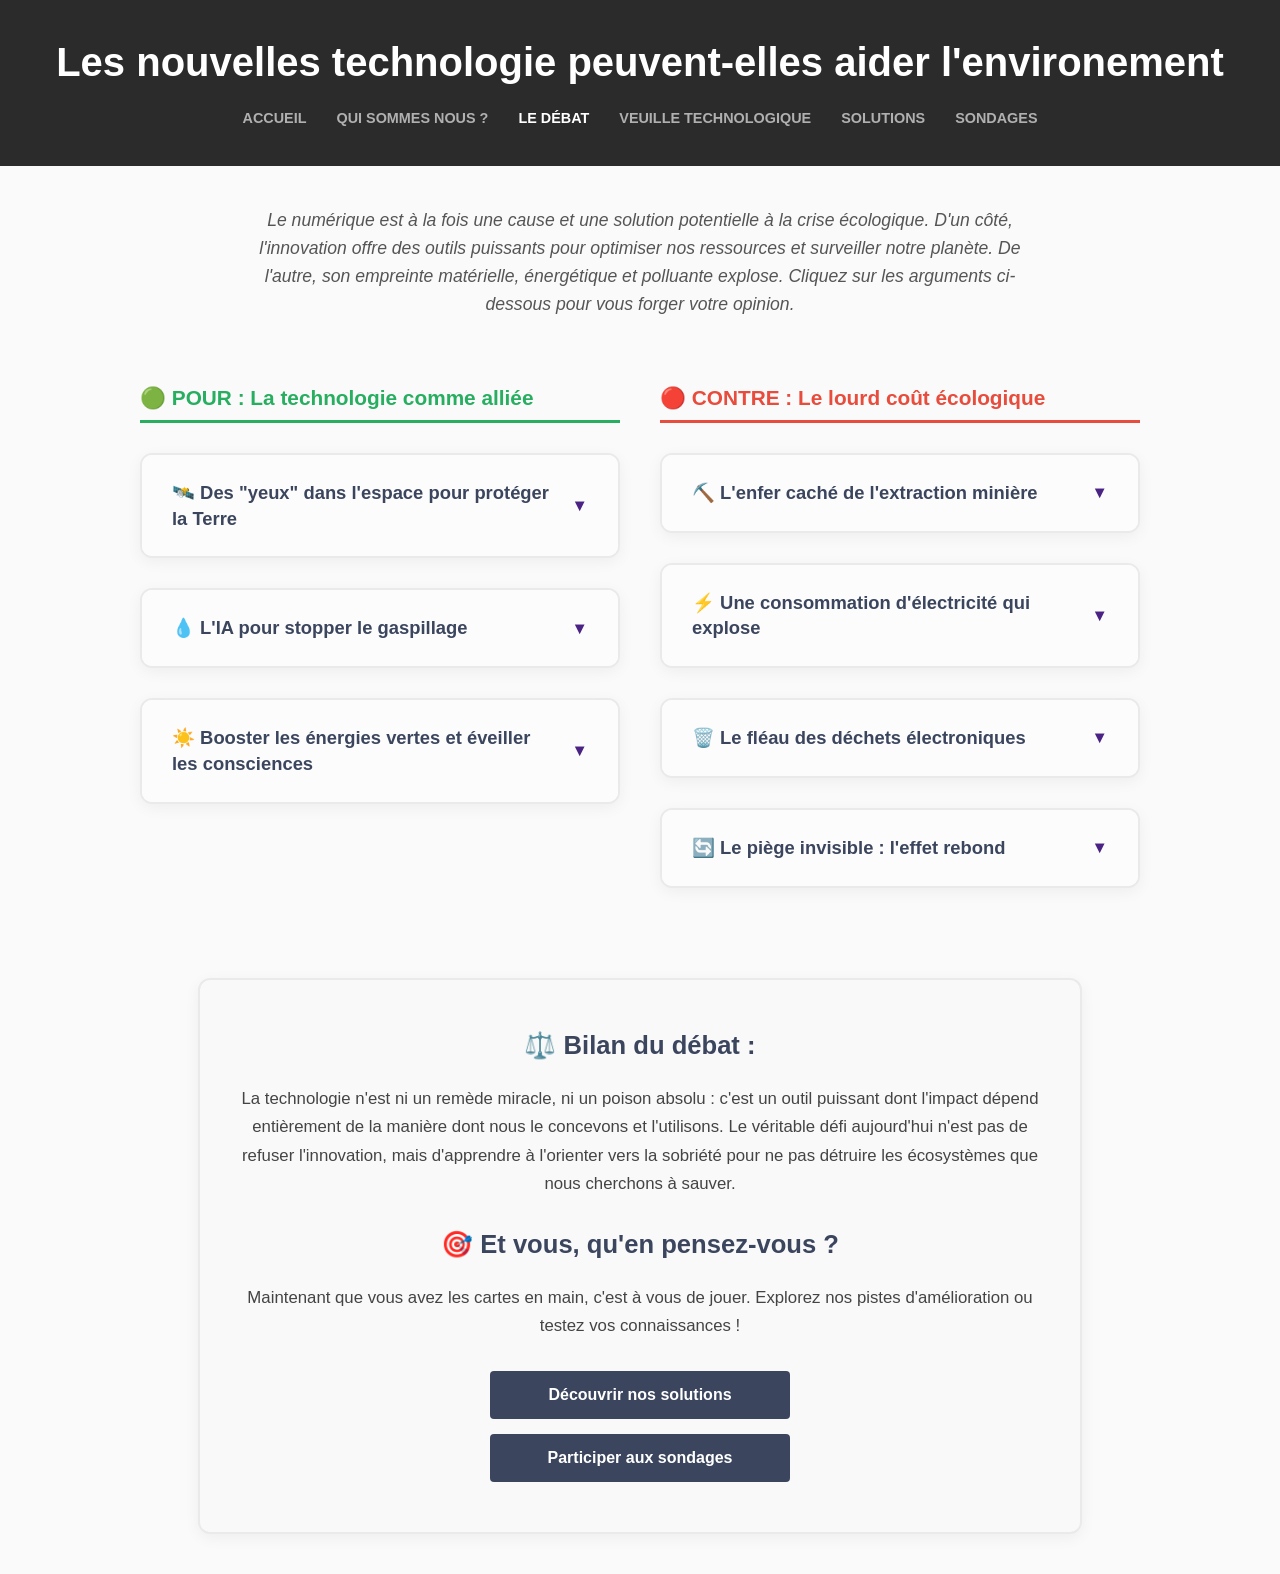
==== pages/debat.html @ b2e34381 "Add files via upload" ====
<!DOCTYPE html>
<html lang="fr">

<head>
    <meta charset="UTF-8">
    <meta name="viewport" content="width=device-width, initial-scale=1.0">
    <title>Le Débat - Les nouvelles technologies</title>

    <link rel="stylesheet" href="../style.css">
</head>

<body>

    <header>
        <h1>Les nouvelles technologie peuvent-elles aider l'environement</h1>
        <nav>
            <a href="../index.html">ACCUEIL</a>
            <a href="qui-sommes-nous.html">QUI SOMMES NOUS ?</a>
            <a href="debat.html" class="active">LE DÉBAT</a>
            <a href="veille.html">VEUILLE TECHNOLOGIQUE</a>
            <a href="solutions.html">SOLUTIONS</a>
            <a href="sondages.html">SONDAGES</a>
        </nav>
    </header>

    <div class="container">

        <p class="debat-intro">
            Le numérique est à la fois une cause et une solution potentielle à la crise écologique. D'un côté, l'innovation offre des outils puissants pour optimiser nos ressources et surveiller notre planète. De l'autre, son empreinte matérielle, énergétique et polluante explose. Cliquez sur les arguments ci-dessous pour vous forger votre opinion.
        </p>

        <section class="debat-grid">

            <div>
                <h2 class="title-pour">🟢 POUR : La technologie comme alliée</h2>

                <details class="argument-box">
                    <summary>🛰️ Des "yeux" dans l'espace pour protéger la Terre</summary>
                    <div class="argument-content">
                        <p>Aujourd'hui, nous utilisons des satellites et des drones pour surveiller la santé de notre planète en temps réel. Ces outils permettent de réagir très vite face aux urgences climatiques, comme la fonte des glaces ou la déforestation.</p>
                        <ul>
                            <li><strong>La preuve en chiffres :</strong> Grâce au programme européen COPERNICUS, qui fournit des données satellitaires gratuites, il est désormais possible de détecter des départs de feux de forêt en moins de <strong>30 minutes</strong>.</li>
                            <li><strong>Source officielle :</strong> Programme européen Copernicus</li>
                        </ul>
                    </div>
                </details>

                <details class="argument-box">
                    <summary>💧 L'IA pour stopper le gaspillage</summary>
                    <div class="argument-content">
                        <p>Nous consommons souvent trop de ressources simplement parce que nous les gérons mal. L'Intelligence Artificielle (IA) et les objets connectés permettent de calculer exactement ce dont nous avons besoin, ni plus, ni moins. C'est ce qu'on appelle l'optimisation.</p>
                        <ul>
                            <li><strong>La preuve en chiffres :</strong> Dans le domaine de l'agriculture (l'agriculture de précision), ces technologies permettent de réduire la consommation d'eau de <strong>20 %</strong> et l'usage de pesticides de <strong>15 %</strong>.</li>
                            <li><strong>Source officielle :</strong> Commission Européenne</li>
                        </ul>
                    </div>
                </details>

                <details class="argument-box">
                    <summary>☀️ Booster les énergies vertes et éveiller les consciences</summary>
                    <div class="argument-content">
                        <p>Enfin, la technologie aide directement la transition énergétique. Des algorithmes complexes sont utilisés tous les jours pour améliorer le rendement des panneaux solaires et des éoliennes en fonction de la météo.</p>
                        <p>De plus, le numérique est un outil d'éducation massif. Les applications mobiles, les simulations et même la réalité virtuelle (VR) permettent de sensibiliser le grand public de manière immersive.</p>
                    </div>
                </details>

            </div>

            <div>
                <h2 class="title-contre">🔴 CONTRE : Le lourd coût écologique</h2>

                <details class="argument-box">
                    <summary>⛏️ L'enfer caché de l'extraction minière</summary>
                    <div class="argument-content">
                        <p>Pour fabriquer nos smartphones, ordinateurs et même les panneaux solaires, nous avons un besoin vital de métaux rares. Mais aller chercher ces métaux dans le sol détruit des écosystèmes entiers et demande des quantités d'eau astronomiques, privant ainsi les habitants de cette ressource vitale.</p>
                        <ul>
                            <li><strong>La preuve en chiffres :</strong> Pour extraire une seule tonne de lithium (indispensable pour nos batteries), il faut pomper <strong>2 millions de litres d'eau</strong>.</li>
                            <li><strong>Source officielle :</strong> L'ONU (Organisation des Nations Unies)</li>
                        </ul>
                    </div>
                </details>

                <details class="argument-box">
                    <summary>⚡ Une consommation d'électricité qui explose</summary>
                    <div class="argument-content">
                        <p>Le numérique ne dort jamais. Chaque vidéo regardée, chaque email envoyé ou chaque intelligence artificielle utilisée fait appel à des "Data Centers" (des centres de données). Ce sont d'immenses usines remplies d'ordinateurs qui tournent jour et nuit, consommant énormément d'électricité qui provient encore très souvent d'énergies fossiles.</p>
                        <ul>
                            <li><strong>La preuve en chiffres :</strong> Le secteur du numérique est tellement gourmand qu'il consomme à lui seul <strong>10 % de l'électricité mondiale</strong>.</li>
                            <li><strong>Source officielle :</strong> L'ADEME (Agence de la transition écologique)</li>
                        </ul>
                    </div>
                </details>

                <details class="argument-box">
                    <summary>🗑️ Le fléau des déchets électroniques</summary>
                    <div class="argument-content">
                        <p>Nos appareils sont conçus pour être remplacés rapidement (c'est l'obsolescence programmée ou technologique). Quand nos téléphones ou ordinateurs finissent à la poubelle, ils créent des montagnes de déchets toxiques, extrêmement complexes et chers à démanteler.</p>
                        <ul>
                            <li><strong>La preuve en chiffres :</strong> Aujourd'hui, seulement <strong>20 % des déchets électroniques</strong> mondiaux sont correctement recyclés. Les 80 % restants finissent entassés dans d'immenses décharges, polluant les sols et les rivières.</li>
                            <li><strong>Source officielle :</strong> L'ONU (Organisation des Nations Unies)</li>
                        </ul>
                    </div>
                </details>

                <details class="argument-box">
                    <summary>🔄 Le piège invisible : l'effet rebond</summary>
                    <div class="argument-content">
                        <p>C'est l'un des plus grands problèmes : plus une technologie devient efficace et économe en énergie, plus elle devient accessible. Résultat ? Les gens l'utilisent beaucoup plus.</p>
                        <p>Même si un appareil consomme moins qu'avant, le fait qu'on en produise et qu'on en utilise des milliards fait que, au final, la consommation totale et la pollution augmentent. C'est ce qu'on appelle la « surexploitation ».</p>
                    </div>
                </details>

            </div>

        </section>
        
        <section class="bilan-colonne">
            <h2>⚖️ Bilan du débat :</h2>
            <p>La technologie n'est ni un remède miracle, ni un poison absolu : c'est un outil puissant dont l'impact dépend entièrement de la manière dont nous le concevons et l'utilisons. Le véritable défi aujourd'hui n'est pas de refuser l'innovation, mais d'apprendre à l'orienter vers la sobriété pour ne pas détruire les écosystèmes que nous cherchons à sauver.</p>

            <h2>🎯 Et vous, qu'en pensez-vous ?</h2>
            <p>Maintenant que vous avez les cartes en main, c'est à vous de jouer. Explorez nos pistes d'amélioration ou testez vos connaissances !</p>

            <div class="bilan-buttons">
                <a href="solutions.html" class="btn">Découvrir nos solutions</a>
                <a href="sondages.html" class="btn">Participer aux sondages</a>
            </div>
        </section>

    </div>

</body>

</html>
---- style.css ----
/* =========================================
   1. STYLES GLOBAUX
========================================= */
body {
    font-family: 'Segoe UI', Tahoma, Geneva, Verdana, sans-serif;
    margin: 0;
    padding: 0;
    color: #333;
    background-color: #fafafa;
}

.container {
    max-width: 1000px;
    margin: 0 auto;
    padding: 40px 20px;
}

/* =========================================
   2. EN-TÊTE (HEADER & NAVIGATION)
========================================= */
header {
    background-color: #2b2b2b;
    color: white;
    padding: 40px 20px;
    text-align: center;
}

header h1 {
    font-size: 2.5em;
    margin: 0 0 25px 0;
    font-weight: bold;
}

nav {
    display: flex;
    justify-content: center;
    flex-wrap: wrap;
    gap: 30px;
}

nav a {
    color: #b0b0b0;
    text-decoration: none;
    font-size: 0.9em;
    text-transform: uppercase;
    font-weight: bold;
    transition: color 0.3s;
}

nav a:hover, nav a.active {
    color: #ffffff;
}

/* =========================================
   3. BOUTONS GLOBAUX
========================================= */
.footer-buttons {
    display: flex;
    justify-content: center;
    flex-wrap: wrap;
    gap: 15px;
    margin-top: 40px;
}

.btn {
    background-color: #3b465e;
    color: #ffffff;
    text-decoration: none;
    padding: 12px 25px;
    border-radius: 4px;
    font-size: 0.9em;
    font-weight: bold;
    transition: background 0.3s;
    text-align: center;
    cursor: pointer;
    border: none;
}

.btn:hover {
    background-color: #2c3547;
}

/* =========================================
   4. PAGE D'ACCUEIL (index.html)
========================================= */
.hero-columns {
    display: flex;
    flex-wrap: wrap;
    gap: 40px;
    margin-bottom: 60px;
}

.col {
    flex: 1;
    min-width: 300px;
    display: flex;
    flex-direction: column;
}

.col h2 {
    color: #4a2384; 
    text-align: center;
    font-size: 1.3em;
    margin-bottom: 20px;
}

.col p {
    font-size: 0.85em;
    line-height: 1.6;
    margin-bottom: 15px;
    color: #555;
}

.col img {
    width: 100%;
    height: auto;
    margin-bottom: 20px;
    border-radius: 2px;
}

.debate-crucial {
    margin-bottom: 60px;
}

.debate-crucial > h2 {
    color: #4a2384;
    text-align: center;
    font-size: 1.4em;
    margin-bottom: 40px;
}

.debate-crucial h3 {
    color: #2b2b2b;
    font-size: 1em;
    margin-top: 25px;
    margin-bottom: 10px;
}

.debate-crucial p, .debate-crucial li {
    font-size: 0.9em;
    line-height: 1.6;
    color: #444;
}

.debate-crucial ul {
    padding-left: 20px;
}

.debate-crucial li {
    margin-bottom: 15px;
}

.video-section {
    text-align: center;
    margin-bottom: 50px;
    background-color: #f2f2f2;
    padding: 40px 20px;
    border-radius: 8px;
}

.video-section iframe {
    max-width: 100%;
    border-radius: 4px;
    box-shadow: 0 4px 10px rgba(0,0,0,0.1);
}

/* =========================================
   5. PAGE "QUI SOMMES NOUS"
========================================= */
.team-intro {
    text-align: center;
    padding: 60px 20px;
    background-color: #ffffff;
}

.team-intro h2 {
    color: #3b465e;
    font-size: 2em;
    margin-bottom: 10px;
}

.team-intro > p {
    color: #777;
    font-size: 0.9em;
    max-width: 800px;
    margin: 0 auto 40px auto;
}

.profile-pic {
    width: 200px;
    height: 200px;
    border-radius: 50%;
    object-fit: cover;
    margin-bottom: 20px;
    box-shadow: 0 4px 10px rgba(0,0,0,0.1);
}

.team-intro h3 {
    color: #3b465e;
    margin: 0 0 5px 0;
    font-size: 1.2em;
}

.team-intro .role {
    color: #888;
    font-size: 0.85em;
    margin: 0;
}

.about-split {
    display: flex;
    flex-wrap: wrap;
    background-color: #f4f5f7;
}

.about-image {
    flex: 1;
    min-width: 300px;
}

.about-image img {
    width: 100%;
    height: 100%;
    object-fit: cover;
    display: block;
}

.about-text {
    flex: 1;
    min-width: 300px;
    padding: 60px 8%;
    display: flex;
    flex-direction: column;
    justify-content: center;
}

.about-text h2 {
    color: #3b465e;
    font-size: 1.8em;
    margin-bottom: 20px;
}

.about-text p, .about-text li {
    color: #555;
    font-size: 0.9em;
    line-height: 1.7;
    margin-bottom: 15px;
}

.about-text ul {
    margin-bottom: 30px;
    padding-left: 20px;
}

.about-text .btn {
    align-self: flex-start;
    margin-top: 10px;
}

.text-section {
    padding: 60px 20px;
    background-color: #ffffff;
}

.text-section.bg-grey {
    background-color: #f9f9f9;
}

.text-container {
    max-width: 1000px;
    margin: 0 auto;
}

.text-container h2 {
    color: #3b465e;
    font-size: 1.8em;
    margin-bottom: 30px;
}

.text-container p, .text-container li {
    color: #444;
    font-size: 0.95em;
    line-height: 1.8;
    margin-bottom: 20px;
}

footer {
    background-color: #f4f5f7;
    padding: 40px 20px;
    display: flex;
    justify-content: center;
    gap: 80px;
    border-top: 1px solid #e0e0e0;
}

.footer-item {
    text-align: center;
    color: #3b465e;
}

.footer-icon {
    font-size: 1.5em;
    background-color: #3b465e;
    color: white;
    width: 40px;
    height: 40px;
    display: flex;
    align-items: center;
    justify-content: center;
    border-radius: 50%;
    margin: 0 auto 10px auto;
}

.footer-item p {
    margin: 5px 0;
    font-weight: bold;
    font-size: 0.9em;
}

.footer-item a {
    color: #555;
    text-decoration: none;
    font-size: 0.85em;
}

.footer-item a:hover {
    text-decoration: underline;
}

/* =========================================
   6. PAGE "LE DÉBAT"
========================================= */
.debat-intro {
    text-align: center;
    font-style: italic;
    color: #555;
    max-width: 800px;
    margin: 0 auto 50px auto;
    font-size: 1.1em;
    line-height: 1.6;
}

.debat-grid {
    display: grid;
    grid-template-columns: 1fr 1fr;
    gap: 40px; 
    margin-bottom: 60px;
}

@media (max-width: 768px) {
    .debat-grid {
        grid-template-columns: 1fr;
    }
}

.title-pour {
    color: #27ae60;
    font-size: 1.3em;
    border-bottom: 3px solid #27ae60;
    padding-bottom: 10px;
    margin-bottom: 30px;
}

.title-contre {
    color: #e74c3c;
    font-size: 1.3em;
    border-bottom: 3px solid #e74c3c;
    padding-bottom: 10px;
    margin-bottom: 30px;
}

details.argument-box {
    background-color: #ffffff;
    border: 2px solid #eaeaea; 
    border-radius: 12px; 
    margin-bottom: 30px; 
    overflow: hidden;
    box-shadow: 0 4px 15px rgba(0,0,0,0.05); 
    transition: all 0.3s ease;
}

details.argument-box:hover {
    box-shadow: 0 8px 25px rgba(0,0,0,0.08); 
    border-color: #d0d0d0;
}

details.argument-box summary {
    padding: 25px 30px; 
    cursor: pointer;
    font-weight: bold;
    color: #3b465e;
    background-color: #fcfcfc;
    list-style: none;
    display: flex;
    align-items: center;
    justify-content: space-between;
    font-size: 1.15em;
    line-height: 1.4;
}

details.argument-box summary::-webkit-details-marker {
    display: none; 
}

details.argument-box summary::after {
    content: "▼";
    font-size: 0.9em;
    color: #4a2384;
    transition: transform 0.3s ease;
    margin-left: 15px;
}

details[open].argument-box summary {
    border-bottom: 2px solid #eaeaea; 
}

details[open].argument-box summary::after {
    transform: rotate(180deg);
}

.argument-content {
    padding: 30px; 
    background-color: #ffffff;
}

.argument-content p {
    margin-top: 0;
    font-size: 1em;
    color: #555;
    line-height: 1.7;
    margin-bottom: 15px;
}

.argument-content ul {
    padding-left: 20px;
    margin-top: 15px;
    margin-bottom: 0;
}

.argument-content li {
    font-size: 0.9em;
    color: #555;
    margin-bottom: 10px;
    line-height: 1.6;
}

.bilan-colonne {
    background-color: #f9f9f9;
    border: 2px solid #eaeaea;
    border-radius: 12px;
    padding: 50px 40px;
    max-width: 800px; 
    margin: 0 auto;
    text-align: center;
    box-shadow: 0 4px 15px rgba(0,0,0,0.05);
}

.bilan-colonne h2 {
    color: #3b465e;
    margin-top: 0;
    margin-bottom: 25px;
    font-size: 1.6em;
}

.bilan-colonne p {
    font-size: 1.05em;
    color: #444;
    margin: 0 auto 30px auto;
    line-height: 1.7;
}

.bilan-buttons {
    display: flex;
    flex-direction: column;
    align-items: center;
    gap: 15px;
    margin-top: 30px;
}

.bilan-buttons .btn {
    min-width: 250px;
    padding: 15px 25px; 
    font-size: 1em;
}

/* =========================================
   7. PAGE "VEILLE TECHNOLOGIQUE"
========================================= */
.veille-intro {
    background-color: #3b465e;
    color: white;
    padding: 60px 20px;
    text-align: center;
    border-radius: 8px;
    margin-bottom: 50px;
}

.veille-intro h2 {
    font-size: 2.2em;
    margin-top: 0;
    margin-bottom: 20px;
}

.veille-intro p {
    font-size: 1.1em;
    max-width: 800px;
    margin: 0 auto;
    line-height: 1.6;
    color: #d1d8e0;
}

.methode-box {
    background-color: #ffffff;
    border-left: 6px solid #4a2384;
    padding: 30px 40px;
    box-shadow: 0 4px 10px rgba(0,0,0,0.05);
    border-radius: 0 8px 8px 0;
    margin-bottom: 60px;
}

.methode-box h3 {
    color: #3b465e;
    font-size: 1.5em;
    margin-top: 0;
}

.methode-box ul {
    color: #555;
    line-height: 1.8;
}

.methode-box li strong {
    color: #4a2384;
}

.sources-grid {
    display: grid;
    grid-template-columns: repeat(auto-fit, minmax(250px, 1fr));
    gap: 30px;
    margin-bottom: 60px;
}

.source-card {
    background-color: #ffffff;
    border: 1px solid #eaeaea;
    border-top: 5px solid #27ae60; 
    border-radius: 8px;
    padding: 25px;
    box-shadow: 0 4px 15px rgba(0,0,0,0.04);
    text-align: center;
    transition: transform 0.3s ease;
}

.source-card:hover {
    transform: translateY(-5px);
}

.source-card h4 {
    color: #3b465e;
    font-size: 1.2em;
    margin-top: 0;
    margin-bottom: 15px;
}

.source-card p {
    color: #666;
    font-size: 0.9em;
    line-height: 1.5;
    margin-bottom: 20px;
}

.source-card a {
    display: inline-block;
    color: #4a2384;
    font-weight: bold;
    text-decoration: none;
    font-size: 0.9em;
    border-bottom: 2px solid transparent;
    transition: border-color 0.3s;
}

.source-card a:hover {
    border-color: #4a2384;
}

.article-item {
    display: flex;
    flex-wrap: wrap;
    background-color: #ffffff;
    border-radius: 12px;
    overflow: hidden;
    box-shadow: 0 4px 15px rgba(0,0,0,0.05);
    margin-bottom: 40px;
    border: 1px solid #eaeaea;
}

.article-image {
    flex: 1;
    min-width: 250px;
    max-width: 350px;
}

.article-image img {
    width: 100%;
    height: 100%;
    object-fit: cover;
    display: block;
}

.article-content {
    flex: 2;
    padding: 30px 40px;
    display: flex;
    flex-direction: column;
    justify-content: center;
}

.article-tag {
    display: inline-block;
    background-color: #e8e2f2;
    color: #4a2384;
    padding: 5px 12px;
    border-radius: 20px;
    font-size: 0.8em;
    font-weight: bold;
    align-self: flex-start;
    margin-bottom: 15px;
}

.article-content h3 {
    margin-top: 0;
    color: #3b465e;
    font-size: 1.4em;
    margin-bottom: 15px;
}

.article-content p {
    color: #555;
    line-height: 1.7;
    margin-bottom: 0;
}

/* =========================================
   8. PAGE "SOLUTIONS"
========================================= */
.solutions-intro {
    text-align: center;
    margin-bottom: 50px;
}

.solutions-intro h2 {
    color: #27ae60;
    font-size: 2.2em;
    margin-bottom: 20px;
}

.solutions-intro p {
    color: #555;
    font-size: 1.1em;
    max-width: 800px;
    margin: 0 auto;
    line-height: 1.6;
}

.solutions-grid {
    display: grid;
    grid-template-columns: repeat(auto-fit, minmax(300px, 1fr));
    gap: 40px;
    margin-bottom: 60px;
}

.solution-card {
    background-color: #ffffff;
    border: 2px solid #eaeaea;
    border-radius: 12px;
    padding: 40px 30px;
    text-align: center;
    box-shadow: 0 4px 15px rgba(0,0,0,0.05);
    transition: transform 0.3s ease, border-color 0.3s ease;
}

.solution-card:hover {
    transform: translateY(-5px);
    border-color: #27ae60;
}

.solution-icon {
    font-size: 3em;
    margin-bottom: 20px;
}

.solution-card h3 {
    color: #3b465e;
    font-size: 1.4em;
    margin-bottom: 15px;
    margin-top: 0;
}

.solution-card p {
    color: #666;
    line-height: 1.6;
    font-size: 0.95em;
    margin-bottom: 20px;
}

.solution-card ul {
    text-align: left;
    color: #555;
    font-size: 0.9em;
    line-height: 1.6;
    padding-left: 20px;
}

.solution-card li {
    margin-bottom: 8px;
}

/* =========================================
   9. PAGE "SONDAGES" (QCM en onglets)
========================================= */
.sondages-intro {
    text-align: center;
    margin-bottom: 50px;
}

.sondages-intro h2 {
    color: #4a2384;
    font-size: 2.2em;
    margin-bottom: 20px;
}

.sondages-intro p {
    color: #555;
    font-size: 1.1em;
    max-width: 800px;
    margin: 0 auto;
    line-height: 1.6;
}

/* Design des onglets géants pour les QCM */
details.qcm-details {
    background-color: #ffffff;
    border: 2px solid #eaeaea;
    border-radius: 12px;
    margin-bottom: 40px;
    box-shadow: 0 4px 15px rgba(0,0,0,0.05);
    overflow: hidden;
    transition: all 0.3s ease;
}

details.qcm-details:hover {
    border-color: #d0d0d0;
}

details.qcm-details summary {
    padding: 30px 40px;
    font-size: 1.5em;
    font-weight: bold;
    color: #3b465e;
    background-color: #fcfcfc;
    cursor: pointer;
    list-style: none;
    display: flex;
    align-items: center;
    justify-content: space-between;
}

details.qcm-details summary::-webkit-details-marker {
    display: none; 
}

details.qcm-details summary::after {
    content: "▼";
    font-size: 0.7em;
    color: #4a2384;
    transition: transform 0.3s ease;
}

details[open].qcm-details summary {
    border-bottom: 2px solid #eaeaea;
}

details[open].qcm-details summary::after {
    transform: rotate(180deg);
}

.qcm-content {
    padding: 40px;
}

.qcm-desc {
    color: #777;
    font-size: 1.05em;
    margin-bottom: 40px;
    font-style: italic;
    border-left: 4px solid #4a2384;
    padding-left: 15px;
}

/* Questions et réponses */
.question-bloc {
    margin-bottom: 40px;
}

.question-text {
    font-weight: bold;
    color: #2b2b2b;
    font-size: 1.15em;
    margin-bottom: 15px;
}

.options-group {
    display: flex;
    flex-direction: column;
    gap: 12px;
}

.option-label {
    display: flex;
    align-items: center;
    padding: 15px 20px;
    border: 1px solid #dcdcdc;
    border-radius: 8px;
    cursor: pointer;
    transition: background-color 0.2s, border-color 0.2s;
    font-size: 1em;
    color: #555;
}

.option-label:hover {
    background-color: #f1f1f1;
    border-color: #b0b0b0;
}

.option-label:has(input:checked) {
    background-color: #e8e2f2;
    border-color: #4a2384;
    color: #4a2384;
    font-weight: bold;
}

.option-label input[type="radio"] {
    margin-right: 15px;
    transform: scale(1.3);
    accent-color: #4a2384;
}

.submit-bloc {
    text-align: center;
    margin-top: 20px;
    margin-bottom: 60px;
}

.submit-bloc .btn {
    font-size: 1.2em;
    padding: 15px 50px;
}
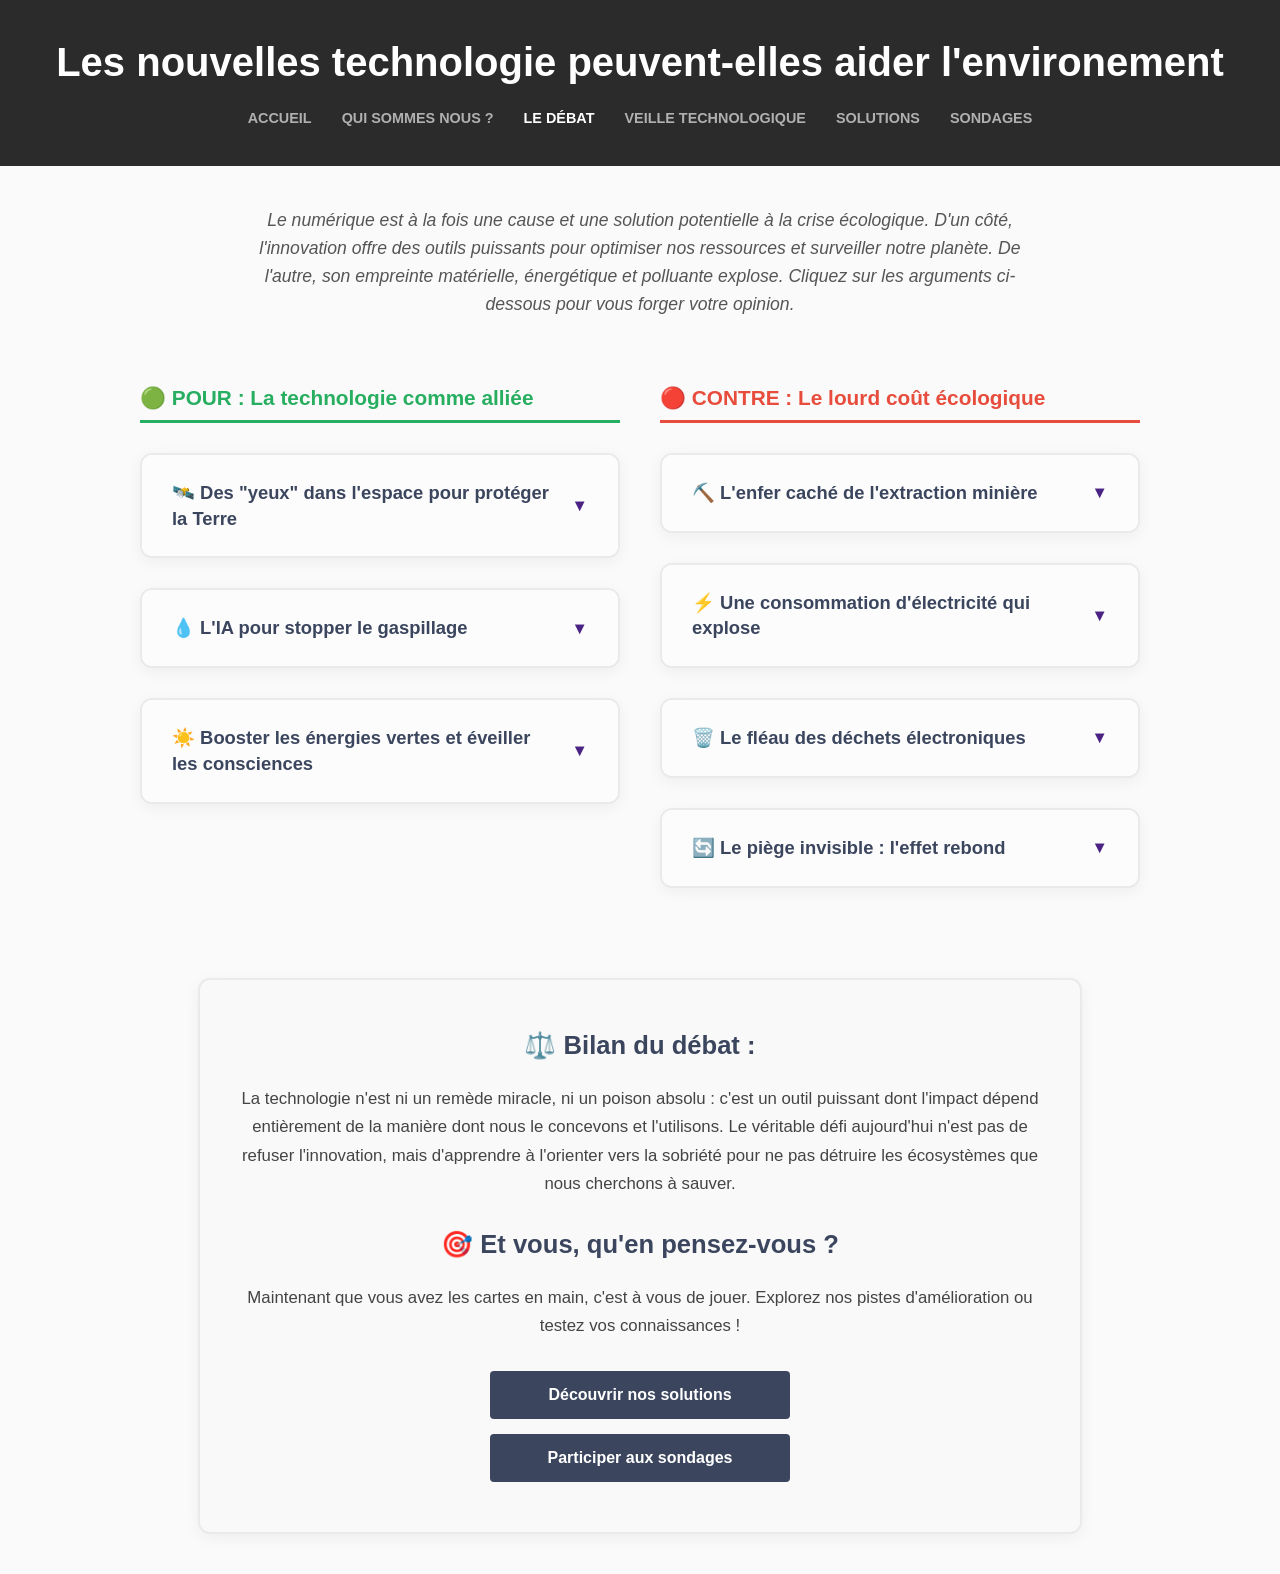
==== commit 1e1cbb53: "Update debat.html" ====
--- a/pages/debat.html
+++ b/pages/debat.html
@@ -17,7 +17,7 @@
             <a href="../index.html">ACCUEIL</a>
             <a href="qui-sommes-nous.html">QUI SOMMES NOUS ?</a>
             <a href="debat.html" class="active">LE DÉBAT</a>
-            <a href="veille.html">VEUILLE TECHNOLOGIQUE</a>
+            <a href="veille.html">VEILLE TECHNOLOGIQUE</a>
             <a href="solutions.html">SOLUTIONS</a>
             <a href="sondages.html">SONDAGES</a>
         </nav>
@@ -131,4 +131,4 @@
 
 </body>
 
-</html>+</html>
